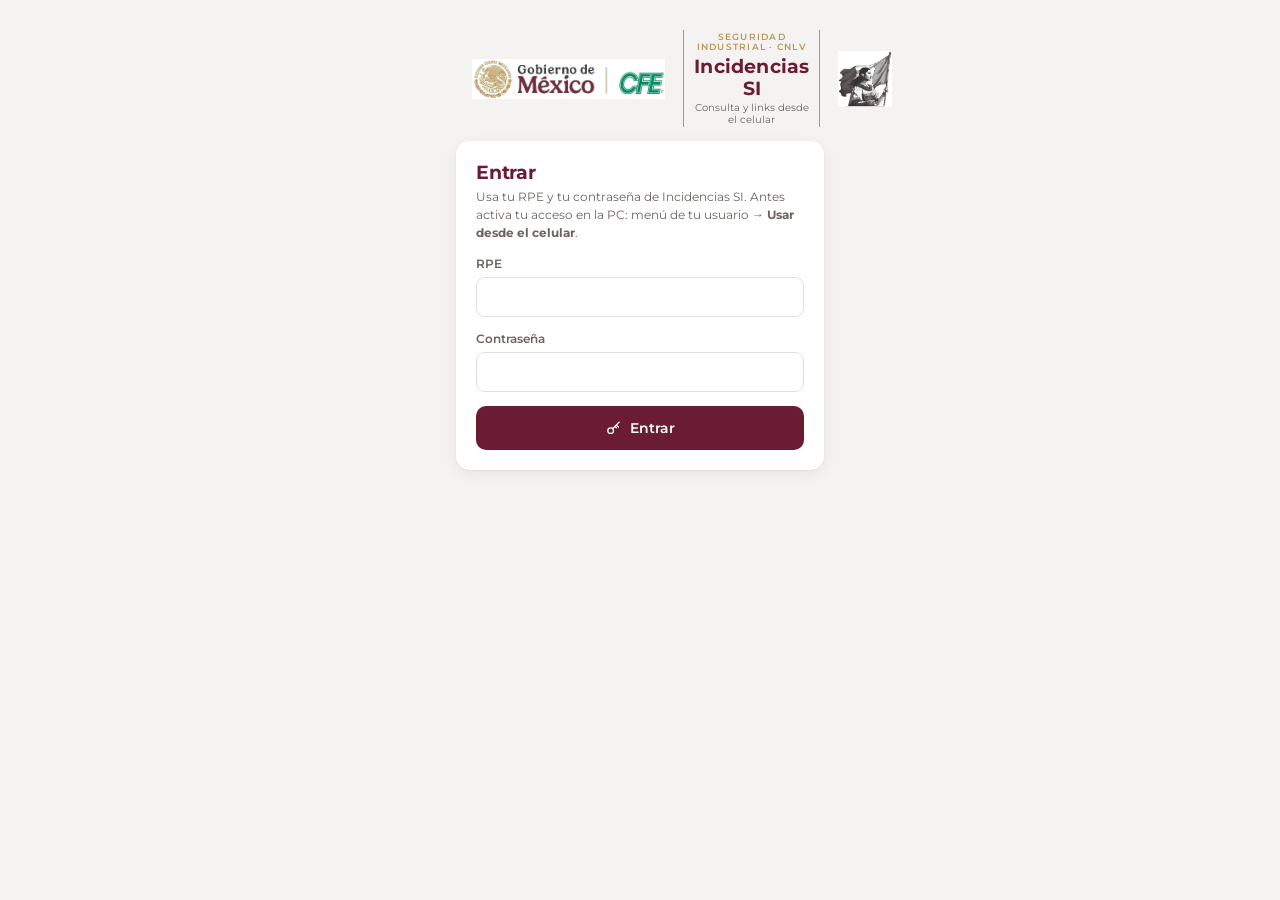
==== movil/index.html @ 374469f9 "Formulario en linea v1.4.0: app de celular (movil/) para consulta y links Co-Authored-By: Claude Opu" ====
<!doctype html>
<html lang="es">
<head>
  <meta charset="utf-8">
  <meta name="viewport" content="width=device-width, initial-scale=1, viewport-fit=cover">
  <meta name="theme-color" content="#691C32">
  <meta name="robots" content="noindex, nofollow">
  <meta name="apple-mobile-web-app-capable" content="yes">
  <meta name="apple-mobile-web-app-title" content="Incidencias SI">
  <title>Incidencias SI · Celular</title>
  <link rel="icon" href="../img/incidencias.ico">
  <link rel="apple-touch-icon" href="../img/incidencias_256.png">
  <link rel="manifest" href="manifest.json">
  <link rel="stylesheet" href="../css/app.css">
  <link rel="stylesheet" href="../css/inc.css">
  <style>
    body { background: var(--fondo); }
    .mv { max-width: 560px; margin: 0 auto; padding: 0 12px calc(78px + env(safe-area-inset-bottom)); }
    .mv-top { position: sticky; top: 0; z-index: 10; background: var(--guinda); color: #fff; margin: 0 -12px 12px; padding: calc(10px + env(safe-area-inset-top)) 16px 10px; display: flex; align-items: center; gap: 10px; }
    .mv-top b { font-size: 16px; } .mv-top .mini { color: rgba(255,255,255,.75); }
    .mv-top button { margin-left: auto; background: rgba(255,255,255,.14); color: #fff; border: 0; border-radius: 99px; padding: 7px 12px; font: inherit; font-size: 12px; font-weight: 600; }
    .mv-nav { position: fixed; left: 0; right: 0; bottom: 0; z-index: 20; background: #fff; border-top: 1px solid var(--borde); display: flex; padding-bottom: env(safe-area-inset-bottom); }
    .mv-nav button { flex: 1; border: 0; background: none; padding: 9px 2px 8px; font: inherit; font-size: 11px; color: var(--texto-3); display: flex; flex-direction: column; align-items: center; gap: 3px; }
    .mv-nav button svg { width: 22px; height: 22px; }
    .mv-nav button.on { color: var(--guinda); font-weight: 700; }
    .mv-kpis { display: grid; grid-template-columns: 1fr 1fr; gap: 10px; margin-bottom: 12px; }
    .mv-kpis .tarjeta { margin: 0; padding: 14px; }
    .mv-kpis .valor { font-size: 26px; }
    .mv .tarjeta { padding: 16px; }
    .mv .item { margin-bottom: 8px; }
    .mv-acc { display: flex; gap: 6px; flex-wrap: wrap; margin-top: 8px; }
    .mv-login { max-width: 400px; margin: 0 auto; padding: 18px 16px 30px; }
    .mv-tipos { display: flex; gap: 6px; flex-wrap: wrap; margin-top: 8px; }
    .mv-buscar { margin-bottom: 10px; }
    .toasts { left: 12px; right: 12px; bottom: calc(80px + env(safe-area-inset-bottom)); }
  </style>
</head>
<body>
  <div class="cargando"><div class="giro"></div></div>
  <div id="raiz"></div>
  <script src="../js/arranque.js"></script>
  <script src="../config.js"></script>
  <script src="../js/nucleo.js"></script>
  <script src="../js/ui.js"></script>
  <script src="../js/qr.js"></script>
  <script src="../js/movil.js"></script>
</body>
</html>
---- css/app.css ----
/* =========================================================================
   BRIGADA CONTRA INCENDIO (BCI) - Estilos del sitio
   ========================================================================= */
@font-face { font-family: "Montserrat"; src: url("../fonts/montserrat-latin-400-normal.woff2") format("woff2"); font-weight: 400; font-display: swap; }
@font-face { font-family: "Montserrat"; src: url("../fonts/montserrat-latin-500-normal.woff2") format("woff2"); font-weight: 500; font-display: swap; }
@font-face { font-family: "Montserrat"; src: url("../fonts/montserrat-latin-600-normal.woff2") format("woff2"); font-weight: 600; font-display: swap; }
@font-face { font-family: "Montserrat"; src: url("../fonts/montserrat-latin-700-normal.woff2") format("woff2"); font-weight: 700; font-display: swap; }

:root {
  --guinda: #691C32; --guinda-2: #9F2241; --guinda-claro: #F6E9EC;
  --dorado: #BC955C; --dorado-claro: #F7F0E5;
  --verde: #1E6B4A; --verde-claro: #E6F2EC;
  --rojo: #B42318; --rojo-claro: #FDECEA;
  --azul: #1F4E79; --azul-claro: #E8F0F8;
  --fondo: #F5F3F1; --panel: #FFFFFF; --borde: #E4DFDA; --borde-2: #CFC8C1;
  --texto: #2B2B2B; --texto-2: #6B6460; --texto-3: #9A928C;
  --radio: 14px; --radio-s: 9px;
  --sombra: 0 1px 2px rgba(40, 20, 20, .05), 0 4px 16px rgba(40, 20, 20, .06);
  --sombra-2: 0 10px 40px rgba(40, 20, 20, .18);
  --lateral: 248px;
}
* { box-sizing: border-box; }
html, body { margin: 0; height: 100%; }
body { font-family: "Montserrat", "Segoe UI", Arial, sans-serif; font-size: 14px; color: var(--texto); background: var(--fondo); -webkit-font-smoothing: antialiased; }
a { color: var(--guinda-2); text-decoration: none; }
h1, h2, h3, h4 { margin: 0; font-weight: 700; letter-spacing: -.01em; }
h1 { font-size: 22px; } h2 { font-size: 17px; } h3 { font-size: 15px; } h4 { font-size: 13px; }
button, input, select, textarea { font-family: inherit; font-size: 14px; color: inherit; }
.oculto { display: none !important; }
.muted { color: var(--texto-2); }
.peque { font-size: 12px; }
.tnum { font-variant-numeric: tabular-nums; }

/* ---------------- Login ---------------- */
.login { min-height: 100vh; display: flex; flex-direction: column; align-items: center; justify-content: center; padding: 28px 16px;
  background: radial-gradient(1200px 500px at 50% -10%, #fff 0%, var(--fondo) 70%); }
.login-membrete { width: min(860px, 100%); margin-bottom: 26px; }
.login-membrete img { width: 100%; display: block; }
/* nombre de la app al centro del membrete (entre el logo de Gobierno de Mexico/CFE y el emblema) */
.membrete-titulo { flex: 1; display: flex; flex-direction: column; align-items: center; text-align: center; line-height: 1.15; padding: 4px 14px; margin: 0 6px;
  border-left: 1px solid var(--dorado); border-right: 1px solid var(--dorado); }
.membrete-titulo b { font-size: 26px; font-weight: 700; color: var(--guinda); letter-spacing: .01em; }
.membrete-titulo .mt-sup { font-size: 10.5px; font-weight: 600; letter-spacing: .14em; text-transform: uppercase; color: var(--dorado); margin-bottom: 3px; }
.membrete-titulo .mt-sub { font-size: 11.5px; color: var(--texto-2); margin-top: 3px; }
.frm-membrete .membrete-titulo { padding: 2px 10px; }
.frm-membrete .membrete-titulo b { font-size: 19px; }
.frm-membrete .membrete-titulo .mt-sup { font-size: 9px; } .frm-membrete .membrete-titulo .mt-sub { font-size: 10px; }
@media (max-width: 520px) {
  .frm-membrete, .login-membrete { flex-wrap: wrap; }
  .login-membrete img:first-of-type { height: 40px !important; } .login-membrete img:last-of-type { height: 56px !important; }
  .membrete-titulo { order: 3; flex-basis: 100%; border: 0; border-top: 1px solid var(--dorado); margin: 8px 0 0; padding-top: 8px; }
}
.login-caja { width: min(400px, 100%); background: var(--panel); border-radius: 18px; box-shadow: var(--sombra-2); padding: 30px 30px 26px; border-top: 5px solid var(--guinda); }
.login-caja h1 { font-size: 20px; color: var(--guinda); }
.login-caja p { margin: 6px 0 20px; color: var(--texto-2); font-size: 13px; line-height: 1.5; }
.login-caja p:has(+ .login-ejemplo) { margin-bottom: 10px; }
.login-ejemplo { margin: 0 0 20px; padding: 9px 12px; border-radius: var(--radio-s); background: var(--dorado-claro); border: 1px dashed var(--dorado); color: var(--texto-2); font-size: 12.5px; line-height: 1.5; }
.login-ejemplo span { display: inline-block; margin-right: 8px; padding: 1px 7px; border-radius: 99px; background: var(--dorado); color: #fff; font-size: 10.5px; font-weight: 700; letter-spacing: .04em; text-transform: uppercase; }
.login-ejemplo b { color: var(--texto); }
.login-pie { margin-top: 18px; font-size: 12px; color: var(--texto-3); text-align: center; }
.chip-demo { display: inline-block; background: var(--dorado); color: #fff; font-weight: 700; font-size: 11px; padding: 3px 9px; border-radius: 99px; margin-left: 6px; vertical-align: middle; }

/* ---------------- Formularios ---------------- */
.campo { display: flex; flex-direction: column; gap: 6px; margin-bottom: 14px; position: relative; }
.campo > label { font-size: 12px; font-weight: 600; color: var(--texto-2); }
.campo .ayuda { font-size: 11.5px; color: var(--texto-3); }
.inp, select.inp, textarea.inp { width: 100%; padding: 10px 12px; border: 1.5px solid var(--borde); border-radius: var(--radio-s); background: #fff; outline: none; transition: border-color .15s, box-shadow .15s; }
.inp:focus { border-color: var(--guinda-2); box-shadow: 0 0 0 4px rgba(159, 34, 65, .10); }
.inp.invalido { border-color: var(--rojo); background: var(--rojo-claro); }
textarea.inp { resize: vertical; min-height: 72px; line-height: 1.45; }
.inp[readonly] { background: #FAF8F6; }
.fila { display: flex; gap: 12px; flex-wrap: wrap; }
.fila > .campo { flex: 1 1 160px; }
.grid2 { display: grid; grid-template-columns: repeat(2, minmax(0, 1fr)); gap: 0 16px; }
.grid3 { display: grid; grid-template-columns: repeat(3, minmax(0, 1fr)); gap: 0 16px; }
@media (max-width: 760px) { .grid2, .grid3 { grid-template-columns: 1fr; } }

.btn { display: inline-flex; align-items: center; justify-content: center; gap: 8px; padding: 10px 16px; border-radius: 10px; border: 1.5px solid transparent;
  font-weight: 600; cursor: pointer; background: var(--guinda); color: #fff; transition: transform .06s, background .15s, box-shadow .15s; white-space: nowrap; }
.btn:hover { background: var(--guinda-2); }
.btn:active { transform: translateY(1px); }
.btn:disabled { opacity: .55; cursor: default; }
.btn svg { width: 17px; height: 17px; }
.btn.verde { background: var(--verde); } .btn.verde:hover { background: #17573c; }
.btn.dorado { background: var(--dorado); } .btn.dorado:hover { background: #a9824b; }
.btn.sec { background: #fff; color: var(--texto); border-color: var(--borde-2); }
.btn.sec:hover { background: #FAF8F6; border-color: var(--texto-3); }
.btn.fantasma { background: transparent; color: var(--texto-2); border-color: transparent; padding: 8px 10px; }
.btn.fantasma:hover { background: rgba(0, 0, 0, .05); color: var(--texto); }
.btn.peligro { background: #fff; color: var(--rojo); border-color: #F1C4BF; }
.btn.peligro:hover { background: var(--rojo-claro); }
.btn.chico { padding: 6px 10px; font-size: 12.5px; border-radius: 8px; }
.btn.bloque { width: 100%; padding: 12px; }
.btn-icono { width: 34px; height: 34px; padding: 0; border-radius: 9px; }

/* Segmentado */
.seg { display: inline-flex; background: #EFEBE7; border-radius: 10px; padding: 3px; gap: 3px; }
.seg button { border: 0; background: transparent; padding: 7px 12px; border-radius: 8px; font-weight: 600; font-size: 12.5px; color: var(--texto-2); cursor: pointer; }
.seg button.on { background: #fff; color: var(--guinda); box-shadow: 0 1px 3px rgba(0, 0, 0, .12); }
.seg.estatus button.on[data-v="Realizada"] { color: var(--verde); }
.seg.estatus button.on[data-v="En proceso"] { color: #8a6526; }
.seg.estatus button.on[data-v="Pendiente"] { color: var(--rojo); }

/* ---------------- Layout ---------------- */
.app { display: flex; min-height: 100vh; }
.lateral { width: var(--lateral); background: #fff; border-right: 1px solid var(--borde); position: fixed; inset: 0 auto 0 0; display: flex; flex-direction: column; z-index: 20; transition: transform .25s; }
.marca { padding: 18px 18px 14px; border-bottom: 1px solid var(--borde); display: flex; align-items: center; gap: 11px; }
.marca-logo { width: 40px; height: 40px; border-radius: 11px; background: linear-gradient(135deg, var(--guinda), var(--guinda-2)); color: #fff; display: grid; place-items: center; font-weight: 700; font-size: 12px; letter-spacing: .02em; }
.marca b { display: block; font-size: 14px; color: var(--guinda); }
.marca span { font-size: 11.5px; color: var(--texto-3); }
.nav { flex: 1; overflow-y: auto; padding: 10px 10px 16px; }
.nav-grupo { font-size: 10.5px; font-weight: 700; letter-spacing: .08em; color: var(--texto-3); text-transform: uppercase; padding: 14px 10px 6px; }
.nav a { display: flex; align-items: center; gap: 11px; padding: 9px 10px; border-radius: 10px; color: var(--texto-2); font-weight: 500; font-size: 13.5px; margin: 1px 0; position: relative; }
.nav a svg { width: 18px; height: 18px; flex: none; }
.nav a:hover { background: #F7F4F1; color: var(--texto); }
.nav a.activo { background: var(--guinda-claro); color: var(--guinda); font-weight: 600; }
.nav a.activo::before { content: ""; position: absolute; left: -10px; top: 8px; bottom: 8px; width: 4px; border-radius: 0 4px 4px 0; background: var(--guinda); }
.nav .contador { margin-left: auto; background: var(--rojo); color: #fff; font-size: 10.5px; font-weight: 700; border-radius: 99px; padding: 1px 7px; }
.lateral-pie { padding: 12px 14px; border-top: 1px solid var(--borde); font-size: 11.5px; color: var(--texto-3); }

.principal { flex: 1; margin-left: var(--lateral); min-width: 0; display: flex; flex-direction: column; }
.barra { position: sticky; top: 0; z-index: 15; background: rgba(245, 243, 241, .88); backdrop-filter: blur(10px); border-bottom: 1px solid var(--borde);
  display: flex; align-items: center; gap: 14px; padding: 12px 26px; }
.barra h1 { font-size: 18px; }
.barra .sub { font-size: 12px; color: var(--texto-2); }
.barra-der { margin-left: auto; display: flex; align-items: center; gap: 10px; }
.turno-sel { display: flex; align-items: center; gap: 8px; background: #fff; border: 1.5px solid var(--borde); border-radius: 12px; padding: 4px 4px 4px 12px; }
.turno-sel input { border: 0; outline: none; font-weight: 600; width: 132px; background: transparent; }
.turno-sel .seg { padding: 2px; }
.avatar { width: 38px; height: 38px; border-radius: 50%; background: var(--guinda); color: #fff; display: grid; place-items: center; font-weight: 700; font-size: 12px; cursor: pointer; border: 0; }
.menu-usuario { position: absolute; right: 22px; top: 60px; background: #fff; border-radius: 12px; box-shadow: var(--sombra-2); padding: 8px; width: 250px; z-index: 50; }
.menu-usuario .cab { padding: 10px 10px 12px; border-bottom: 1px solid var(--borde); margin-bottom: 6px; }
.menu-usuario .cab b { display: block; font-size: 13px; }
.menu-usuario button { width: 100%; text-align: left; background: none; border: 0; padding: 9px 10px; border-radius: 8px; cursor: pointer; display: flex; gap: 10px; align-items: center; color: var(--texto); }
.menu-usuario button:hover { background: #F7F4F1; }
.menu-usuario svg { width: 17px; height: 17px; color: var(--texto-2); }
.btn-menu-movil { display: none; }
.contenido { padding: 24px 26px 60px; max-width: 1280px; width: 100%; }
@media (max-width: 960px) {
  .lateral { transform: translateX(-100%); box-shadow: var(--sombra-2); }
  body.nav-abierto .lateral { transform: none; }
  .principal { margin-left: 0; }
  .btn-menu-movil { display: inline-flex; }
  .barra { padding: 10px 14px; flex-wrap: wrap; }
  .contenido { padding: 16px 14px 60px; }
  .turno-sel input { width: 118px; }
}

/* ---------------- Tarjetas ---------------- */
.tarjeta { background: var(--panel); border-radius: var(--radio); box-shadow: var(--sombra); padding: 20px; margin-bottom: 18px; }
.tarjeta-cab { display: flex; align-items: center; gap: 12px; margin-bottom: 14px; flex-wrap: wrap; }
.tarjeta-cab .acciones { margin-left: auto; display: flex; gap: 8px; flex-wrap: wrap; }
.tarjeta-cab p { margin: 3px 0 0; font-size: 12.5px; color: var(--texto-2); }
.ico-tarjeta { width: 38px; height: 38px; border-radius: 11px; display: grid; place-items: center; flex: none; }
.ico-tarjeta svg { width: 20px; height: 20px; }
.ico-tarjeta.g { background: var(--guinda-claro); color: var(--guinda); }
.ico-tarjeta.v { background: var(--verde-claro); color: var(--verde); }
.ico-tarjeta.d { background: var(--dorado-claro); color: #8a6526; }
.ico-tarjeta.a { background: var(--azul-claro); color: var(--azul); }
.ico-tarjeta.r { background: var(--rojo-claro); color: var(--rojo); }

.cuadricula { display: grid; grid-template-columns: repeat(12, minmax(0, 1fr)); gap: 18px; }
.c3 { grid-column: span 3; } .c4 { grid-column: span 4; } .c5 { grid-column: span 5; } .c6 { grid-column: span 6; } .c7 { grid-column: span 7; } .c8 { grid-column: span 8; } .c12 { grid-column: span 12; }
@media (max-width: 1100px) { .c3 { grid-column: span 6; } .c4, .c5, .c7, .c8 { grid-column: span 12; } .c6 { grid-column: span 12; } }
@media (max-width: 640px) { .c3 { grid-column: span 12; } }
.cuadricula > .tarjeta { margin-bottom: 0; }

.kpi { display: flex; flex-direction: column; gap: 6px; }
.kpi .valor { font-size: 30px; font-weight: 700; line-height: 1; }
.kpi .etiqueta { font-size: 12.5px; color: var(--texto-2); }
.kpi .detalle { font-size: 12px; color: var(--texto-3); }
.bienvenida { background: linear-gradient(120deg, var(--guinda) 0%, var(--guinda-2) 70%, #b2486a 100%); color: #fff; border-radius: 18px; padding: 22px 24px; margin-bottom: 18px; position: relative; overflow: hidden; }
.bienvenida h2 { font-size: 21px; }
.bienvenida p { margin: 6px 0 0; opacity: .9; font-size: 13px; }
.bienvenida::after { content: ""; position: absolute; right: -60px; top: -60px; width: 220px; height: 220px; border-radius: 50%; background: rgba(255, 255, 255, .07); }
.bienvenida .chips { margin-top: 14px; display: flex; gap: 8px; flex-wrap: wrap; }
.bienvenida .chip { background: rgba(255, 255, 255, .16); padding: 5px 11px; border-radius: 99px; font-size: 12px; font-weight: 600; }

/* ---------------- Listas y tablas ---------------- */
.lista { display: flex; flex-direction: column; gap: 8px; }
.item { border: 1px solid var(--borde); border-radius: 12px; padding: 12px 14px; background: #fff; display: flex; gap: 12px; align-items: flex-start; }
.item .cuerpo { flex: 1; min-width: 0; }
.item .tit { font-weight: 600; line-height: 1.4; }
.item .meta { font-size: 12px; color: var(--texto-2); margin-top: 4px; display: flex; gap: 10px; flex-wrap: wrap; }
.vacio { text-align: center; padding: 26px 10px; color: var(--texto-3); font-size: 13px; }
.vacio svg { width: 34px; height: 34px; display: block; margin: 0 auto 8px; opacity: .5; }

.badge { display: inline-flex; align-items: center; gap: 5px; font-size: 11px; font-weight: 700; padding: 3px 9px; border-radius: 99px; white-space: nowrap; }
.badge.v { background: var(--verde-claro); color: var(--verde); }
.badge.d { background: var(--dorado-claro); color: #8a6526; }
.badge.r { background: var(--rojo-claro); color: var(--rojo); }
.badge.g { background: var(--guinda-claro); color: var(--guinda); }
.badge.a { background: var(--azul-claro); color: var(--azul); }
.badge.n { background: #EFEBE7; color: var(--texto-2); }

.tabla-cont { overflow-x: auto; border: 1px solid var(--borde); border-radius: 12px; }
table.tabla { width: 100%; border-collapse: collapse; font-size: 13px; }
.tabla th { background: #FAF8F6; text-align: left; font-size: 11.5px; font-weight: 700; color: var(--texto-2); text-transform: uppercase; letter-spacing: .03em; padding: 10px 12px; border-bottom: 1px solid var(--borde); white-space: nowrap; position: sticky; top: 0; }
.tabla td { padding: 9px 12px; border-bottom: 1px solid #F0ECE8; vertical-align: middle; }
.tabla tr:last-child td { border-bottom: 0; }
.tabla tr:hover td { background: #FCFBFA; }
.tabla .c { text-align: center; } .tabla .d { text-align: right; }
.tabla td.alerta { color: var(--rojo); font-weight: 700; background: var(--rojo-claro) !important; }
.tabla input.inp, .tabla select.inp { padding: 6px 8px; font-size: 13px; }
.tabla .acc { white-space: nowrap; text-align: right; }

.filtros { display: flex; gap: 10px; flex-wrap: wrap; align-items: flex-end; margin-bottom: 14px; }
.filtros .campo { margin-bottom: 0; min-width: 150px; }
.buscar { position: relative; }
.buscar svg { position: absolute; left: 11px; top: 50%; transform: translateY(-50%); width: 16px; height: 16px; color: var(--texto-3); }
.buscar .inp { padding-left: 34px; }

.pestanas { display: flex; gap: 4px; border-bottom: 1px solid var(--borde); margin-bottom: 16px; overflow-x: auto; overflow-y: hidden; scrollbar-width: none; }
.pestanas::-webkit-scrollbar { display: none; }
.ruta { word-break: break-all; }
.pestanas button { border: 0; background: none; padding: 10px 14px; font-weight: 600; color: var(--texto-2); cursor: pointer; border-bottom: 2.5px solid transparent; margin-bottom: -1px; white-space: nowrap; }
.pestanas button.on { color: var(--guinda); border-bottom-color: var(--guinda); }

/* Captura de actividades */
.renglon { display: grid; grid-template-columns: 30px minmax(0, 1fr) auto auto; gap: 10px; align-items: start; padding: 10px; border: 1px solid var(--borde); border-radius: 12px; background: #fff; margin-bottom: 8px; transition: box-shadow .15s, border-color .15s; }
.renglon:focus-within { border-color: var(--guinda-2); box-shadow: 0 0 0 4px rgba(159, 34, 65, .07); }
.renglon .num { width: 26px; height: 26px; border-radius: 8px; background: #F2EEEA; display: grid; place-items: center; font-weight: 700; font-size: 12px; color: var(--texto-2); margin-top: 6px; }
.renglon textarea { border: 0; outline: none; resize: none; min-height: 38px; padding: 8px 4px; width: 100%; line-height: 1.45; background: transparent; }
.renglon .guardado { font-size: 10.5px; color: var(--texto-3); margin-top: 3px; padding-left: 4px; }
@media (max-width: 760px) { .renglon { grid-template-columns: 26px minmax(0, 1fr); } .renglon .seg, .renglon .quitar { grid-column: 2; } }

.barra-guardar { position: sticky; bottom: 14px; display: flex; gap: 10px; justify-content: flex-end; align-items: center; background: rgba(255, 255, 255, .92); backdrop-filter: blur(8px);
  border: 1px solid var(--borde); border-radius: 14px; padding: 10px 12px; box-shadow: var(--sombra-2); margin-top: 16px; z-index: 5; }
.barra-guardar .estado { margin-right: auto; font-size: 12.5px; color: var(--texto-2); padding-left: 6px; }
.barra-guardar .estado.sucio { color: #8a6526; font-weight: 600; }

/* Combobox */
.combo { position: relative; }
.combo-lista { position: absolute; left: 0; right: 0; top: calc(100% + 4px); background: #fff; border: 1px solid var(--borde); border-radius: 12px; box-shadow: var(--sombra-2); max-height: 290px; overflow-y: auto; z-index: 60; padding: 5px; }
.combo-op { padding: 8px 10px; border-radius: 8px; cursor: pointer; font-size: 13px; line-height: 1.35; }
.combo-op small { display: block; color: var(--texto-3); font-size: 11.5px; }
.combo-op.sel, .combo-op:hover { background: var(--guinda-claro); }
.combo-op mark { background: #FCE9A8; color: inherit; border-radius: 3px; padding: 0 1px; }
.combo-op.nuevo { color: var(--verde); font-weight: 600; }
.combo-vacio { padding: 10px; color: var(--texto-3); font-size: 12.5px; }

/* Modal, toast */
.velo { position: fixed; inset: 0; background: rgba(30, 15, 20, .45); display: grid; place-items: center; z-index: 100; padding: 16px; animation: aparece .15s ease-out; }
.modal { background: #fff; border-radius: 18px; width: min(560px, 100%); max-height: 92vh; overflow-y: auto; box-shadow: var(--sombra-2); animation: sube .2s ease-out; }
.modal.ancho { width: min(980px, 100%); }
.modal-cab { padding: 18px 22px 6px; display: flex; align-items: center; gap: 10px; }
.modal-cuerpo { padding: 10px 22px 6px; }
.modal-pie { padding: 14px 22px 20px; display: flex; justify-content: flex-end; gap: 10px; }
@keyframes aparece { from { opacity: 0; } to { opacity: 1; } }
@keyframes sube { from { opacity: 0; transform: translateY(14px) scale(.98); } to { opacity: 1; transform: none; } }
.toasts { position: fixed; right: 18px; bottom: 18px; display: flex; flex-direction: column; gap: 10px; z-index: 200; }
.toast { background: #2B2124; color: #fff; padding: 12px 16px; border-radius: 12px; box-shadow: var(--sombra-2); font-size: 13px; max-width: 380px; display: flex; gap: 10px; align-items: flex-start; animation: sube .2s ease-out; line-height: 1.45; }
.toast.ok { background: var(--verde); } .toast.error { background: var(--rojo); } .toast.aviso { background: #8a6526; }
.toast svg { width: 18px; height: 18px; flex: none; margin-top: 1px; }

.aviso { border-radius: 12px; padding: 12px 14px; font-size: 13px; display: flex; gap: 10px; align-items: flex-start; margin-bottom: 14px; line-height: 1.5; }
.aviso svg { width: 18px; height: 18px; flex: none; margin-top: 1px; }
.aviso.d { background: var(--dorado-claro); color: #6d4f1c; }
.aviso.r { background: var(--rojo-claro); color: #8c1d15; }
.aviso.a { background: var(--azul-claro); color: var(--azul); }
.aviso.v { background: var(--verde-claro); color: var(--verde); }

/* Vista previa de documentos */
.hoja-previa { background: #E9E5E1; border-radius: 14px; padding: 20px; overflow: auto; }
.hoja-previa iframe { display: block; margin: 0 auto; width: 8.5in; max-width: 100%; height: 11in; border: 0; background: #fff; box-shadow: 0 4px 24px rgba(0, 0, 0, .18); border-radius: 4px; }
.hoja-previa.horizontal iframe { width: 11in; height: 8.5in; }

/* Matriz semanal */
.matriz td.dia { font-size: 12px; white-space: nowrap; text-align: center; }
.matriz td.sinhe { background: #FFF6DD; }

/* Carga */
.cargando { position: fixed; inset: 0; display: grid; place-items: center; background: var(--fondo); z-index: 300; }
.giro { width: 38px; height: 38px; border: 4px solid var(--guinda-claro); border-top-color: var(--guinda); border-radius: 50%; animation: gira .8s linear infinite; }
@keyframes gira { to { transform: rotate(360deg); } }

/* ---------------- Recorrido guiado ---------------- */
.tour-velo { position: fixed; inset: 0; z-index: 400; pointer-events: auto; }
.tour-foco { position: fixed; border-radius: 14px; box-shadow: 0 0 0 9999px rgba(25, 10, 15, .62), 0 0 0 3px var(--dorado); transition: all .45s cubic-bezier(.2, .8, .2, 1); pointer-events: none; z-index: 401; }
.tour-foco::after { content: ""; position: absolute; inset: -8px; border-radius: 18px; border: 2px solid var(--dorado); animation: pulso 1.6s ease-out infinite; }
@keyframes pulso { 0% { opacity: .9; transform: scale(.98); } 100% { opacity: 0; transform: scale(1.06); } }
.tour-caja { position: fixed; z-index: 402; width: min(380px, calc(100vw - 32px)); background: #fff; border-radius: 16px; box-shadow: var(--sombra-2); padding: 18px 18px 14px; transition: top .45s cubic-bezier(.2, .8, .2, 1), left .45s cubic-bezier(.2, .8, .2, 1), opacity .2s; }
.tour-caja .paso { font-size: 11px; font-weight: 700; color: var(--dorado); letter-spacing: .06em; text-transform: uppercase; }
.tour-caja h3 { margin: 6px 0 6px; color: var(--guinda); font-size: 16px; }
.tour-caja p { margin: 0; font-size: 13px; line-height: 1.55; color: var(--texto); }
.tour-puntos { display: flex; gap: 5px; margin: 14px 0 12px; }
.tour-puntos i { width: 7px; height: 7px; border-radius: 50%; background: #E6DFD9; transition: all .3s; }
.tour-puntos i.on { width: 20px; border-radius: 4px; background: var(--guinda); }
.tour-botones { display: flex; gap: 8px; align-items: center; }
.tour-botones .salir { margin-right: auto; }
.tour-centro .tour-caja { width: min(480px, calc(100vw - 32px)); text-align: center; padding: 26px 26px 18px; }
.tour-centro .tour-caja .tour-puntos { justify-content: center; }
.tour-ilustra { font-size: 40px; margin-bottom: 6px; }

.ec-fila { display: grid; grid-template-columns: minmax(0, 2.2fr) minmax(0, 1fr) minmax(0, 1.1fr) auto; gap: 0 14px; align-items: end; border: 1px solid var(--borde); border-radius: 14px; padding: 14px 14px 2px; margin-bottom: 12px; background: #fff; }
.ec-fila:focus-within { border-color: var(--guinda-2); box-shadow: 0 0 0 4px rgba(159, 34, 65, .07); }
.ec-fila .quitar { margin-bottom: 16px; }
.ec-fila .lecturas { grid-column: 1 / -1; display: grid; grid-template-columns: repeat(6, minmax(0, 1fr)); gap: 0 12px; background: #FAF8F6; border-radius: 10px; padding: 10px 10px 0; margin-bottom: 12px; }
.ec-fila .obs { grid-column: 1 / -1; }
@media (max-width: 860px) { .ec-fila { grid-template-columns: 1fr 1fr; } .ec-fila .lecturas { grid-template-columns: repeat(3, minmax(0, 1fr)); } }

/* ---- horas extra: alimentos y oficio ---- */
.he-fila { flex-wrap: wrap; align-items: flex-end; }
.chips-ali { display: flex; gap: 6px; flex-wrap: wrap; min-height: 40px; align-items: center; }
.chip-ali { position: relative; cursor: pointer; user-select: none; }
.chip-ali input { position: absolute; opacity: 0; pointer-events: none; }
.chip-ali span { display: inline-flex; align-items: center; gap: 6px; padding: 8px 13px; border-radius: 99px; border: 1px solid var(--borde-2); background: var(--panel); font-size: 13px; color: var(--texto-2); transition: all .15s; }
.chip-ali span::before { content: ""; width: 14px; height: 14px; border-radius: 4px; border: 1.5px solid var(--borde-2); background: #fff; transition: all .15s; }
.chip-ali input:checked + span { background: var(--dorado-claro); border-color: var(--dorado); color: var(--texto); font-weight: 600; }
.chip-ali input:checked + span::before { background: var(--dorado) url("data:image/svg+xml,%3Csvg xmlns='http://www.w3.org/2000/svg' viewBox='0 0 24 24'%3E%3Cpath d='m5 12 5 5 9-10' fill='none' stroke='%23fff' stroke-width='3.5' stroke-linecap='round' stroke-linejoin='round'/%3E%3C/svg%3E") center/11px no-repeat; border-color: var(--dorado); }
.chip-ali input:focus-visible + span { outline: 2px solid var(--guinda-2); outline-offset: 2px; }
.of-tabla td, .of-tabla th { vertical-align: middle; }
.of-tabla .inp { padding: 6px 8px; font-size: 12.5px; }
.of-tabla tr.vacio-dia td { background: #F4F2F0; }
.of-tabla tr.vacio-dia td.dia { color: var(--texto-3); }
.of-leyenda { display: inline-flex; align-items: center; gap: 6px; padding: 4px 10px; border-radius: 99px; background: var(--guinda-claro); color: var(--guinda); font-weight: 700; font-size: 12px; letter-spacing: .03em; }
.he-fila .seg { width: auto; display: inline-flex; min-height: 42px; }
.he-fila .seg button { min-width: 64px; }
---- css/inc.css ----
/* =========================================================================
   INCIDENCIAS SI - Estilos propios (sobre app.css de la Bitácora / BCI)
   ========================================================================= */
.ambar { --c: #9A6700; }
.badge.am { background: #FFF4D6; color: #9A6700; }
.pc { display: inline-block; font-size: 10.5px; font-weight: 700; padding: 1px 7px; border-radius: 5px; background: #FFF4D6; color: #9A6700; border: 1px dashed #D9B860; white-space: nowrap; }
.giro.chico { width: 16px; height: 16px; border-width: 2px; display: inline-block; vertical-align: -3px; }
.op-t { font-weight: 400; color: var(--texto-3); }
.mini { font-size: 11.5px; color: var(--texto-3); }

/* ---------------- Formulario del reporte inmediato ---------------- */
.frm { background: var(--fondo); border-radius: 18px; overflow: hidden; display: flex; flex-direction: column; border: 1px solid var(--borde); max-width: 560px; margin: 0 auto; }
.frm-cab { background: var(--guinda); color: #fff; padding: 16px 18px 13px; }
.frm-t1 { font-weight: 700; font-size: 16px; }
.frm-t2 { font-size: 12px; opacity: .86; margin-top: 2px; }
.frm-pasos { display: flex; gap: 4px; margin-top: 11px; }
.frm-pasos i { flex: 1; height: 4px; border-radius: 3px; background: rgba(255, 255, 255, .25); }
.frm-pasos i.si { background: var(--dorado); }
.frm-cuerpo { padding: 16px 16px 8px; min-height: 380px; }
.frm-cuerpo h2 { font-size: 16px; color: var(--guinda); margin: 0 0 4px; }
.frm-ayuda { font-size: 12.5px; color: var(--texto-2); margin: 0 0 12px; line-height: 1.45; display: block; }
.frm-pie { display: flex; gap: 10px; padding: 12px 16px; background: #fff; border-top: 1px solid var(--borde); position: sticky; bottom: 0; }
.frm-pie .btn { flex: 1; padding: 12px; }
.frm-ref { margin-top: 18px; padding-top: 9px; border-top: 1px solid var(--borde); font-size: 11px; color: var(--texto-3); letter-spacing: .1px; }
.frm-error { display: flex; gap: 8px; background: var(--rojo-claro); color: #8c1d15; border-radius: 10px; padding: 10px 12px; font-size: 13px; margin-bottom: 12px; }
.frm-error svg { width: 18px; height: 18px; flex: none; }
.frm-dos { display: grid; grid-template-columns: 1fr 1fr; gap: 0 10px; }
.frm .inp { font-size: 15px; padding: 11px 12px; }
.frm-chk { display: flex; gap: 7px; align-items: center; font-size: 12.5px; color: var(--texto-2); margin: -6px 0 14px; }
.frm-chk input, .frm-op input { accent-color: var(--guinda); width: 17px; height: 17px; }
.frm-opc { display: grid; gap: 8px; }
.frm-opc button { text-align: left; border: 1.5px solid var(--borde-2); background: #fff; border-radius: 12px; padding: 12px 13px; cursor: pointer; font: inherit; color: var(--texto); }
.frm-opc button b { display: block; font-size: 14px; }
.frm-opc button span { display: block; font-size: 12px; color: var(--texto-2); margin-top: 1px; }
.frm-opc button.on { border-color: var(--guinda); background: var(--guinda-claro); box-shadow: inset 4px 0 0 var(--guinda); }
.frm-seg { display: flex; flex-wrap: wrap; border: 1.5px solid var(--borde-2); border-radius: 10px; overflow: hidden; background: #fff; }
.frm-seg button { flex: 1 1 auto; border: 0; background: none; padding: 10px 8px; font: inherit; font-size: 13px; font-weight: 600; color: var(--texto-2); cursor: pointer; border-right: 1px solid var(--borde); }
.frm-seg button:last-child { border-right: 0; }
.frm-seg button.on { background: var(--guinda); color: #fff; }
.frm-chips { display: flex; flex-wrap: wrap; gap: 7px; }
.frm-chips button { border: 1.5px solid var(--borde-2); background: #fff; border-radius: 99px; padding: 8px 13px; font: inherit; font-size: 13px; font-weight: 600; color: var(--texto); cursor: pointer; }
.frm-chips button.on { background: var(--guinda); border-color: var(--guinda); color: #fff; }
.frm-chips button.mas { border-style: dashed; color: var(--guinda); }
.frm-chips button.nuevo { border-color: var(--dorado); }
.frm-nuevo { display: flex; gap: 8px; margin-top: 8px; }
.frm-nuevo .inp { flex: 1; }
.frm-agregar { display: flex; align-items: center; justify-content: center; gap: 8px; width: 100%; border: 1.5px dashed var(--borde-2); background: #fff; border-radius: 12px; padding: 12px; font: inherit; font-size: 13px; font-weight: 600; color: var(--guinda); cursor: pointer; margin-top: 4px; }
.frm-agregar svg { width: 18px; height: 18px; }
.frm-af { background: #fff; border: 1px solid var(--borde); border-radius: 14px; padding: 12px; margin-bottom: 10px; }
.frm-af .frm-seg { margin-bottom: 12px; }
.frm-af-cab { display: flex; justify-content: space-between; align-items: center; margin-bottom: 10px; font-size: 13px; }
.frm-emp { display: flex; gap: 12px; align-items: center; margin-bottom: 12px; }
.frm-emp img, .frm-sinfoto { width: 60px; height: 74px; object-fit: cover; border-radius: 8px; flex: none; background: #EFEBE7; display: grid; place-items: center; color: var(--texto-3); }
.frm-sinfoto svg { width: 28px; height: 28px; }
.frm-emp .nm { font-weight: 700; font-size: 13.5px; }
.frm-emp .dt { font-size: 12px; color: var(--texto-2); }
.frm-emp.chico { background: #fff; border: 1px solid var(--borde); border-radius: 10px; padding: 9px 12px; }
.frm-sug { position: absolute; left: 0; right: 0; top: 74px; background: #fff; border: 1px solid var(--borde-2); border-radius: 10px; box-shadow: var(--sombra-2); z-index: 30; overflow: hidden; }
.frm-sug div { padding: 9px 11px; font-size: 13px; cursor: pointer; border-bottom: 1px solid var(--borde); }
.frm-sug div:hover { background: var(--guinda-claro); }
.frm-sug small { display: block; color: var(--texto-3); font-size: 11.5px; }
.frm-sug .vacio-s { color: var(--texto-3); cursor: default; }
.frm-bloque { margin-bottom: 18px; }
.frm-guia { background: var(--dorado-claro); border: 1px solid #E6D6BC; border-radius: 10px; padding: 9px 11px; font-size: 12.5px; color: #6B4E1F; margin-bottom: 10px; line-height: 1.45; }
.frm-juicio { background: var(--rojo-claro); border: 1px solid #F1B8B2; color: var(--rojo); border-radius: 10px; padding: 9px 11px; font-size: 12.5px; line-height: 1.45; }
.frm-fotos { display: grid; grid-template-columns: repeat(auto-fill, minmax(86px, 1fr)); gap: 8px; margin-bottom: 6px; }
.frm-foto { position: relative; aspect-ratio: 1; border-radius: 8px; overflow: hidden; background: #ddd; }
.frm-foto img { width: 100%; height: 100%; object-fit: cover; }
.frm-foto button { position: absolute; top: 4px; right: 4px; width: 24px; height: 24px; border-radius: 50%; border: 0; background: rgba(0, 0, 0, .6); color: #fff; font-size: 16px; line-height: 1; cursor: pointer; }
.frm-epp { display: grid; grid-template-columns: 1fr 64px 64px; gap: 6px; align-items: center; font-size: 13px; padding: 8px 0; border-bottom: 1px solid var(--borde); }
.frm-epp.enc { font-size: 10.5px; font-weight: 700; color: var(--texto-2); text-transform: uppercase; border-bottom: 2px solid var(--borde); }
.frm-epp > span:not(:first-child) { text-align: center; }
.frm-tg { width: 48px; height: 26px; border-radius: 99px; border: 0; background: #DDD6CF; position: relative; cursor: pointer; }
.frm-tg::after { content: ""; position: absolute; top: 3px; left: 3px; width: 20px; height: 20px; border-radius: 50%; background: #fff; transition: left .15s; }
.frm-tg.on { background: var(--verde); }
.frm-tg.on::after { left: 25px; }
.frm-op { display: flex; gap: 9px; align-items: flex-start; padding: 10px 11px; border: 1px solid var(--borde); background: #fff; border-radius: 10px; margin-bottom: 6px; font-size: 13px; cursor: pointer; }
.frm-resumen { background: #fff; border: 1px solid var(--borde); border-radius: 12px; padding: 2px 13px; font-size: 13px; }
.frm-resumen div { display: grid; grid-template-columns: 98px 1fr; gap: 8px; padding: 8px 0; border-bottom: 1px solid var(--borde); }
.frm-resumen div:last-child { border-bottom: 0; }
.frm-resumen span:first-child { color: var(--texto-2); font-weight: 600; font-size: 12px; }
@media (max-width: 420px) { .frm-dos { grid-template-columns: 1fr; } .frm-epp { grid-template-columns: 1fr 56px 56px; } }

/* pagina publica del formulario (link) */
.frm-pagina { min-height: 100vh; background: var(--fondo); padding: 0 0 24px; }
.frm-pagina .frm { border-radius: 0; border: 0; min-height: 100vh; }
@media (min-width: 600px) { .frm-pagina { padding: 24px 16px; } .frm-pagina .frm { border-radius: 18px; border: 1px solid var(--borde); min-height: 0; box-shadow: var(--sombra); } }
.frm-membrete { display: flex; justify-content: space-between; align-items: center; gap: 12px; max-width: 560px; margin: 0 auto 14px; padding: 12px 16px 0; }
.frm-membrete img:first-of-type { height: 40px; } .frm-membrete img:last-of-type { height: 56px; }
.frm-final { text-align: center; padding: 40px 20px; }
.frm-final .circ { width: 70px; height: 70px; border-radius: 50%; display: grid; place-items: center; margin: 0 auto 14px; }
.frm-final .circ svg { width: 34px; height: 34px; }
.frm-final.ok .circ { background: var(--verde-claro); color: var(--verde); }
.frm-final.mal .circ { background: var(--rojo-claro); color: var(--rojo); }
.frm-final h2 { color: var(--guinda); margin-bottom: 8px; }
.frm-final p { color: var(--texto-2); line-height: 1.55; font-size: 14px; }

/* ---------------- Tablero / listas ---------------- */
.kpi.alerta { box-shadow: inset 4px 0 0 var(--rojo), var(--sombra); }
.kpi.ok { box-shadow: inset 4px 0 0 var(--verde), var(--sombra); }
.kpi.amb { box-shadow: inset 4px 0 0 #9A6700, var(--sombra); }
.kpi.neu { box-shadow: inset 4px 0 0 var(--azul), var(--sombra); }
.link-caja { display: flex; gap: 8px; align-items: center; background: var(--fondo); border: 1px solid var(--borde); border-radius: 10px; padding: 9px 11px; font-family: Consolas, monospace; font-size: 13.5px; margin: 8px 0; }
.link-caja span { flex: 1; overflow: hidden; text-overflow: ellipsis; white-space: nowrap; }

/* ---------------- Expediente ---------------- */
.exp-top { display: flex; gap: 16px; align-items: flex-start; flex-wrap: wrap; }
.exp-top img, .exp-top .sinfoto { width: 86px; height: 106px; object-fit: cover; border-radius: 10px; border: 1px solid var(--borde); background: #EFEBE7; display: grid; place-items: center; color: var(--texto-3); }
.exp-top .datos { flex: 1; min-width: 240px; }
.exp-top .nm { font-size: 17px; font-weight: 700; }
.exp-top .chips { display: flex; gap: 6px; flex-wrap: wrap; margin-top: 8px; }
.exp-plazo { text-align: right; min-width: 190px; }
.exp-plazo .n { font-size: 21px; font-weight: 700; }
.linea-est { display: flex; margin: 18px 0 2px; }
.linea-est div { flex: 1; text-align: center; font-size: 11.5px; font-weight: 600; color: var(--texto-3); position: relative; padding-top: 22px; }
.linea-est div::before { content: ""; position: absolute; top: 6px; left: 50%; width: 14px; height: 14px; margin-left: -7px; border-radius: 50%; background: #DDD6CF; z-index: 1; }
.linea-est div::after { content: ""; position: absolute; top: 12px; left: -50%; width: 100%; height: 2px; background: #DDD6CF; }
.linea-est div:first-child::after { display: none; }
.linea-est div.h { color: var(--verde); }
.linea-est div.h::before, .linea-est div.h::after { background: var(--verde); }
.linea-est div.a { color: var(--guinda); }
.linea-est div.a::before { background: var(--guinda); box-shadow: 0 0 0 4px var(--guinda-claro); }
.editor-fila { display: grid; gap: 8px; align-items: start; padding: 8px; border: 1px solid var(--borde); border-radius: 10px; background: #fff; margin-bottom: 6px; }
.editor-fila .inp { padding: 8px 10px; font-size: 13px; }
.editor-fila textarea.inp { min-height: 38px; }
.cat-sel { display: flex; flex-wrap: wrap; gap: 6px; }
.cat-sel button { border: 1px solid var(--borde-2); border-radius: 7px; padding: 5px 9px; font: inherit; font-size: 12px; background: #fff; cursor: pointer; text-align: left; }
.cat-sel button.on { background: var(--guinda); border-color: var(--guinda); color: #fff; }
.cat-grupo { margin-bottom: 10px; }
.cat-grupo > b { display: block; font-size: 11.5px; color: var(--texto-2); margin: 0 0 5px; text-transform: uppercase; letter-spacing: .03em; }
.cat-grupo > b small { text-transform: none; font-weight: 500; color: var(--texto-3); }
details.cat-det { border: 1px solid var(--borde); border-radius: 10px; padding: 8px 12px; margin-bottom: 8px; background: #fff; }
details.cat-det summary { cursor: pointer; font-weight: 600; font-size: 13px; }
details.cat-det[open] summary { margin-bottom: 8px; }
.preg { display: grid; grid-template-columns: 1fr auto; gap: 10px; padding: 9px 0; border-bottom: 1px solid var(--borde); font-size: 13px; align-items: center; }
.sn { display: flex; gap: 3px; }
.sn button { font: inherit; font-size: 11.5px; font-weight: 700; padding: 4px 9px; border-radius: 6px; border: 1px solid var(--borde-2); color: var(--texto-2); background: #fff; cursor: pointer; }
.sn button.on[data-v="si"] { background: var(--verde); border-color: var(--verde); color: #fff; }
.sn button.on[data-v="no"] { background: var(--rojo); border-color: var(--rojo); color: #fff; }
.sn button.on[data-v="pd"] { background: #FFF4D6; border-color: #D9B860; color: #9A6700; }
.sn button.on[data-v="na"] { background: #EFEBE7; border-color: var(--borde-2); color: var(--texto); }
.op-radio { display: flex; gap: 9px; align-items: flex-start; padding: 9px 11px; border: 1px solid var(--borde); background: #fff; border-radius: 10px; margin-bottom: 6px; font-size: 13px; cursor: pointer; }
.op-radio input { accent-color: var(--guinda); margin-top: 3px; }
.op-radio.on { border-color: var(--guinda); background: var(--guinda-claro); }
.flujo { display: grid; grid-template-columns: repeat(3, minmax(0, 1fr)); gap: 10px; }
@media (max-width: 760px) { .flujo { grid-template-columns: 1fr; } }
.flujo label { border: 1px solid var(--borde); border-radius: 10px; padding: 10px; font-size: 12.5px; background: #fff; cursor: pointer; display: block; }
.flujo label b { display: block; margin-bottom: 4px; }
.flujo label.on { border-color: var(--guinda); background: var(--guinda-claro); }
.flujo input { display: none; }
.evid-grid { display: grid; grid-template-columns: repeat(auto-fill, minmax(170px, 1fr)); gap: 12px; }
.evid { border: 1px solid var(--borde); border-radius: 12px; overflow: hidden; background: #fff; display: flex; flex-direction: column; }
.evid .vista { aspect-ratio: 4/3; background: #EFEBE7; display: grid; place-items: center; color: var(--texto-3); position: relative; }
.evid .vista img { width: 100%; height: 100%; object-fit: cover; }
.evid .vista svg { width: 34px; height: 34px; }
.evid.conf { border: 1.5px solid var(--rojo); }
.evid .marca-conf { position: absolute; top: 6px; left: 6px; font-size: 9.5px; font-weight: 700; background: var(--rojo); color: #fff; padding: 2px 6px; border-radius: 4px; }
.evid .info { padding: 8px 10px; font-size: 12px; }
.evid .info b { display: block; font-size: 12.5px; overflow: hidden; text-overflow: ellipsis; white-space: nowrap; }
.decl { border-left: 3px solid var(--dorado); background: #FCFAF7; padding: 8px 12px; margin-bottom: 10px; font-size: 13px; border-radius: 0 8px 8px 0; }
.decl .quien { font-size: 11.5px; color: var(--texto-2); margin-top: 4px; }
.previa-docs iframe { display: block; width: 100%; border: 0; background: transparent; }
.recibido { border: 1px solid var(--borde); border-left: 4px solid var(--guinda); border-radius: 12px; padding: 12px 14px; background: #fff; margin-bottom: 10px; }
.recibido .t { font-weight: 700; }
.recibido .m { font-size: 12.5px; color: var(--texto-2); margin-top: 3px; }
.recibido .acc { display: flex; gap: 8px; flex-wrap: wrap; margin-top: 10px; }
.foto-mini { width: 34px; height: 42px; object-fit: cover; border-radius: 5px; vertical-align: middle; background: #EFEBE7; }

/* ---------------- Tendencias ---------------- */
.g-tip { position: fixed; z-index: 500; display: none; pointer-events: none; background: #2B2124; color: #fff; font-size: 12px; padding: 7px 10px; border-radius: 8px; box-shadow: var(--sombra-2); max-width: 320px; line-height: 1.4; }
.g-ley { display: flex; gap: 16px; flex-wrap: wrap; font-size: 12px; color: var(--texto-2); margin: -4px 0 8px; }
.g-ley i { display: inline-block; width: 11px; height: 11px; border-radius: 3px; margin-right: 6px; vertical-align: -1px; }
.g-mark:hover path, .g-mark:hover rect[fill]:not([fill="transparent"]) { opacity: .82; }
.item.pat { border-left: 4px solid #D9B860; }
.item.pat.fuerte { border-left-color: var(--rojo); }
.item.pat .meta a { font-weight: 600; }
.qr-env { display: flex; gap: 16px; align-items: center; flex-wrap: wrap; margin: 6px 0 10px; }
.qr-img svg { display: block; border: 1px solid var(--borde); border-radius: 8px; }

/* ---------- ficha de evaluacion de accidentes */
.ev-flujo { display: flex; flex-direction: column; gap: 8px; margin-bottom: 14px; }
.ev-paso { display: grid; grid-template-columns: 30px 1fr auto; gap: 12px; align-items: start; padding: 10px 12px; border: 1px solid var(--borde); border-radius: 10px; background: #fff; }
.ev-paso .ev-n { width: 26px; height: 26px; border-radius: 50%; background: var(--guinda-claro); color: var(--guinda); font-weight: 700; display: grid; place-items: center; font-size: 12.5px; }
.ev-paso .ev-t { font-size: 13.5px; line-height: 1.45; }
.ev-paso.toca { border-color: #D9B860; box-shadow: inset 4px 0 0 #D9B860; }
.ev-paso.alto { border-color: var(--verde); box-shadow: inset 4px 0 0 var(--verde); }
.ev-paso.fuera { opacity: .45; }
.ev-sug { color: var(--azul); margin-top: 3px; }
.ev-res { display: flex; gap: 10px; align-items: flex-start; padding: 12px 14px; border-radius: 10px; background: #F6F3EF; margin-bottom: 14px; line-height: 1.5; }
.ev-res svg { width: 20px; height: 20px; flex: none; }
.ev-res.pic { background: var(--rojo-claro); color: var(--rojo); }
.ev-res.nopic { background: var(--verde-claro); color: var(--verde); }
.ev-anexo { margin-top: 8px; }
.ev-anexo .frm-chk { margin: 0 0 6px; align-items: flex-start; }
.ev-grupo { font-weight: 700; font-size: 12px; color: var(--guinda); margin: 8px 0 4px; text-transform: uppercase; letter-spacing: .02em; }
.ev-sif { display: grid; grid-template-columns: repeat(2, minmax(0, 1fr)); gap: 0 18px; }
.ev-sif .frm-chk { margin: 0 0 8px; align-items: flex-start; }
@media (max-width: 760px) { .ev-sif { grid-template-columns: 1fr; } .ev-paso { grid-template-columns: 26px 1fr; } .ev-paso .sn { grid-column: 2; } }
.ev-clasif tr.on td { background: #FBF7F2; font-weight: 600; }

/* ---------- ejemplos de clasificacion */
.ej-panel .ej-grupo { margin: 8px 0 4px; }
.ej-panel .ej-grupo > .badge { margin-bottom: 4px; }
.ej-it { font-size: 12.5px; line-height: 1.45; padding: 3px 0 3px 10px; border-left: 2px solid var(--borde); margin: 2px 0; }
.ej-f { font-size: 10.5px; color: var(--texto-3); white-space: nowrap; }

/* filtros que pueden no caber en una linea (administrar links, app de celular) */
.seg.envuelve, #aLf .seg { flex-wrap: wrap; }
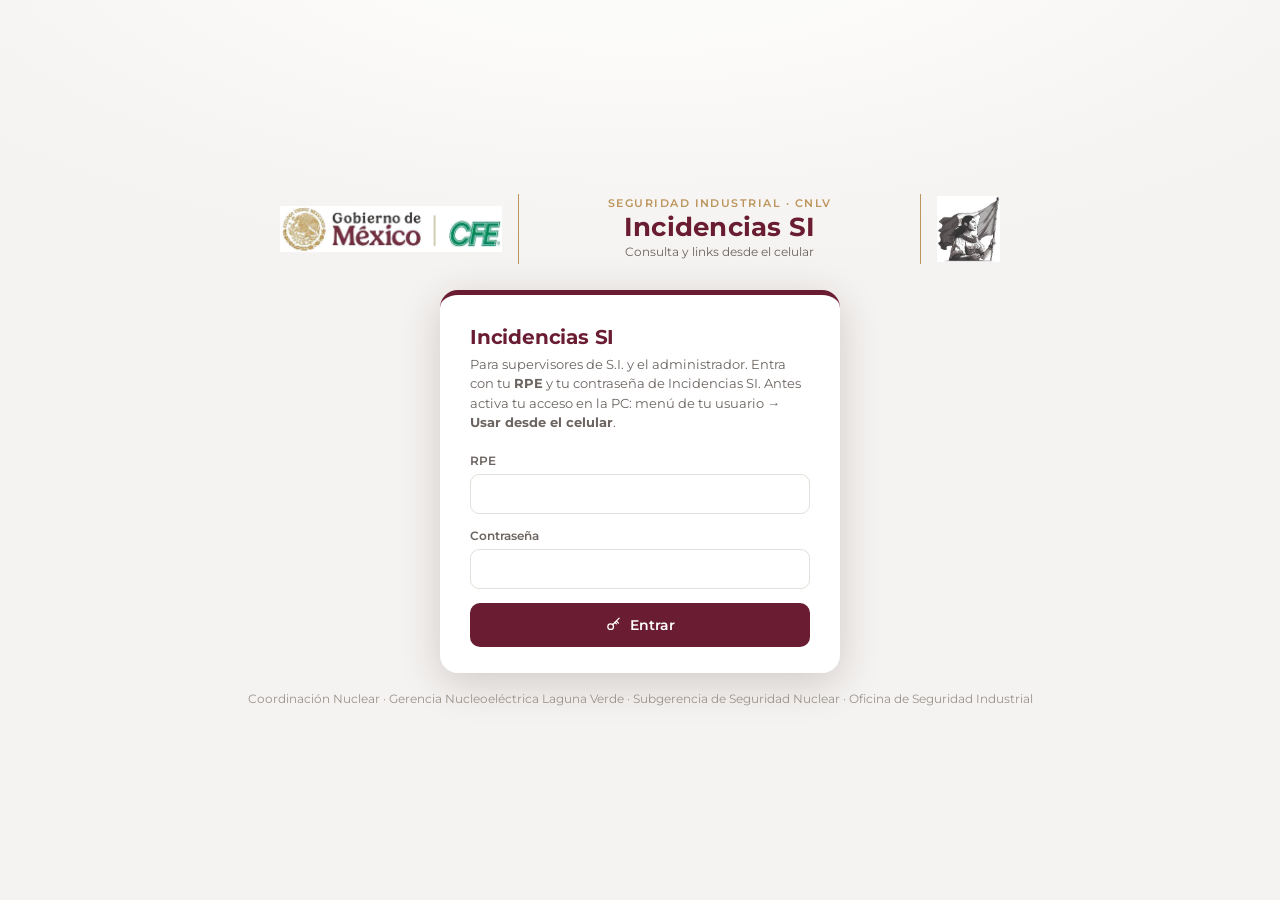
==== commit 3e62f573: "Pagina v7: app web completa en movil/ (mismas pantallas que la PC, solo consulta + links) Co-Authore" ====
--- a/movil/index.html
+++ b/movil/index.html
@@ -7,32 +7,33 @@
   <meta name="robots" content="noindex, nofollow">
   <meta name="apple-mobile-web-app-capable" content="yes">
   <meta name="apple-mobile-web-app-title" content="Incidencias SI">
-  <title>Incidencias SI · Celular</title>
+  <title>Incidencias SI · Seguridad Industrial</title>
   <link rel="icon" href="../img/incidencias.ico">
   <link rel="apple-touch-icon" href="../img/incidencias_256.png">
   <link rel="manifest" href="manifest.json">
   <link rel="stylesheet" href="../css/app.css">
   <link rel="stylesheet" href="../css/inc.css">
   <style>
-    body { background: var(--fondo); }
-    .mv { max-width: 560px; margin: 0 auto; padding: 0 12px calc(78px + env(safe-area-inset-bottom)); }
-    .mv-top { position: sticky; top: 0; z-index: 10; background: var(--guinda); color: #fff; margin: 0 -12px 12px; padding: calc(10px + env(safe-area-inset-top)) 16px 10px; display: flex; align-items: center; gap: 10px; }
-    .mv-top b { font-size: 16px; } .mv-top .mini { color: rgba(255,255,255,.75); }
-    .mv-top button { margin-left: auto; background: rgba(255,255,255,.14); color: #fff; border: 0; border-radius: 99px; padding: 7px 12px; font: inherit; font-size: 12px; font-weight: 600; }
-    .mv-nav { position: fixed; left: 0; right: 0; bottom: 0; z-index: 20; background: #fff; border-top: 1px solid var(--borde); display: flex; padding-bottom: env(safe-area-inset-bottom); }
-    .mv-nav button { flex: 1; border: 0; background: none; padding: 9px 2px 8px; font: inherit; font-size: 11px; color: var(--texto-3); display: flex; flex-direction: column; align-items: center; gap: 3px; }
-    .mv-nav button svg { width: 22px; height: 22px; }
-    .mv-nav button.on { color: var(--guinda); font-weight: 700; }
-    .mv-kpis { display: grid; grid-template-columns: 1fr 1fr; gap: 10px; margin-bottom: 12px; }
-    .mv-kpis .tarjeta { margin: 0; padding: 14px; }
-    .mv-kpis .valor { font-size: 26px; }
-    .mv .tarjeta { padding: 16px; }
-    .mv .item { margin-bottom: 8px; }
-    .mv-acc { display: flex; gap: 6px; flex-wrap: wrap; margin-top: 8px; }
-    .mv-login { max-width: 400px; margin: 0 auto; padding: 18px 16px 30px; }
-    .mv-tipos { display: flex; gap: 6px; flex-wrap: wrap; margin-top: 8px; }
-    .mv-buscar { margin-bottom: 10px; }
-    .toasts { left: 12px; right: 12px; bottom: calc(80px + env(safe-area-inset-bottom)); }
+    /* app web: mismas pantallas que la PC (js/web.js), ajustes para el celular */
+    body { padding-bottom: env(safe-area-inset-bottom); }
+    .barra { padding-top: calc(10px + env(safe-area-inset-top)); }
+    #wFecha { font-size: 11.5px; white-space: nowrap; }
+    #wFecha svg { width: 14px; height: 14px; }
+    img.web-cargando { background: linear-gradient(90deg, #EFEAE6, #F7F4F1, #EFEAE6); background-size: 200% 100%; animation: webBrillo 1.2s linear infinite; min-width: 40px; min-height: 40px; }
+    img.web-sinfoto { background: #EFEAE6; min-width: 40px; min-height: 40px; }
+    @keyframes webBrillo { to { background-position: -200% 0; } }
+    @media (max-width: 640px) {
+      .barra h1 { font-size: 17px; }
+      .barra .sub { display: none; }
+      #wFecha span { display: none; }
+      .barra-der { gap: 6px; }
+      .login { padding: 18px 14px; }
+      .menu-usuario { right: 10px; left: 10px; width: auto; }
+      .toasts { left: 12px; right: 12px; }
+      .cuadricula > .kpi.c3 { grid-column: span 6; padding: 14px; }
+      .cuadricula > .kpi.c3 .valor { font-size: 26px; }
+      .cuadricula { gap: 12px; }
+    }
   </style>
 </head>
 <body>
@@ -40,9 +41,7 @@
   <div id="raiz"></div>
   <script src="../js/arranque.js"></script>
   <script src="../config.js"></script>
-  <script src="../js/nucleo.js"></script>
-  <script src="../js/ui.js"></script>
-  <script src="../js/qr.js"></script>
-  <script src="../js/movil.js"></script>
+  <script src="../js/gzip.js"></script>
+  <script src="../js/web.js"></script>
 </body>
 </html>
--- a/css/app.css
+++ b/css/app.css
@@ -128,7 +128,7 @@
 .turno-sel input { border: 0; outline: none; font-weight: 600; width: 132px; background: transparent; }
 .turno-sel .seg { padding: 2px; }
 .avatar { width: 38px; height: 38px; border-radius: 50%; background: var(--guinda); color: #fff; display: grid; place-items: center; font-weight: 700; font-size: 12px; cursor: pointer; border: 0; }
-.menu-usuario { position: absolute; right: 22px; top: 60px; background: #fff; border-radius: 12px; box-shadow: var(--sombra-2); padding: 8px; width: 250px; z-index: 50; }
+.menu-usuario { position: fixed; right: 22px; top: 60px; background: #fff; border-radius: 12px; box-shadow: var(--sombra-2); padding: 8px; width: 250px; z-index: 50; }
 .menu-usuario .cab { padding: 10px 10px 12px; border-bottom: 1px solid var(--borde); margin-bottom: 6px; }
 .menu-usuario .cab b { display: block; font-size: 13px; }
 .menu-usuario button { width: 100%; text-align: left; background: none; border: 0; padding: 9px 10px; border-radius: 8px; cursor: pointer; display: flex; gap: 10px; align-items: center; color: var(--texto); }
@@ -144,6 +144,20 @@
   .barra { padding: 10px 14px; flex-wrap: wrap; }
   .contenido { padding: 16px 14px 60px; }
   .turno-sel input { width: 118px; }
+}
+
+/* tablas como tarjetas en el celular (la etiqueta de cada dato sale de data-l, ver ui.tabla) */
+@media (max-width: 640px) {
+  .tabla-cont .tabla thead { display: none; }
+  .tabla-cont .tabla, .tabla-cont .tabla tbody { display: block; }
+  .tabla-cont .tabla tr { display: block; padding: 10px 12px; border-bottom: 1px solid var(--borde); }
+  .tabla-cont .tabla td { display: block; position: relative; padding: 3px 0 3px 38%; border: 0; text-align: right; min-height: 22px; }
+  .tabla-cont .tabla td::before { content: attr(data-l); position: absolute; left: 0; top: 4px; width: 36%; color: var(--texto-3); font-size: 11.5px; text-align: left; }
+  .tabla-cont .tabla td[data-l=""] { padding-left: 0; }
+  .tabla-cont .tabla td[data-l=""]::before { content: none; }
+  .tabla-cont .tabla td .badge { white-space: normal; max-width: 100%; }
+  .tabla-cont .tabla td[colspan] { display: block; text-align: center; }
+  .tabla-cont .tabla td[colspan]::before { content: none; }
 }
 
 /* ---------------- Tarjetas ---------------- */
